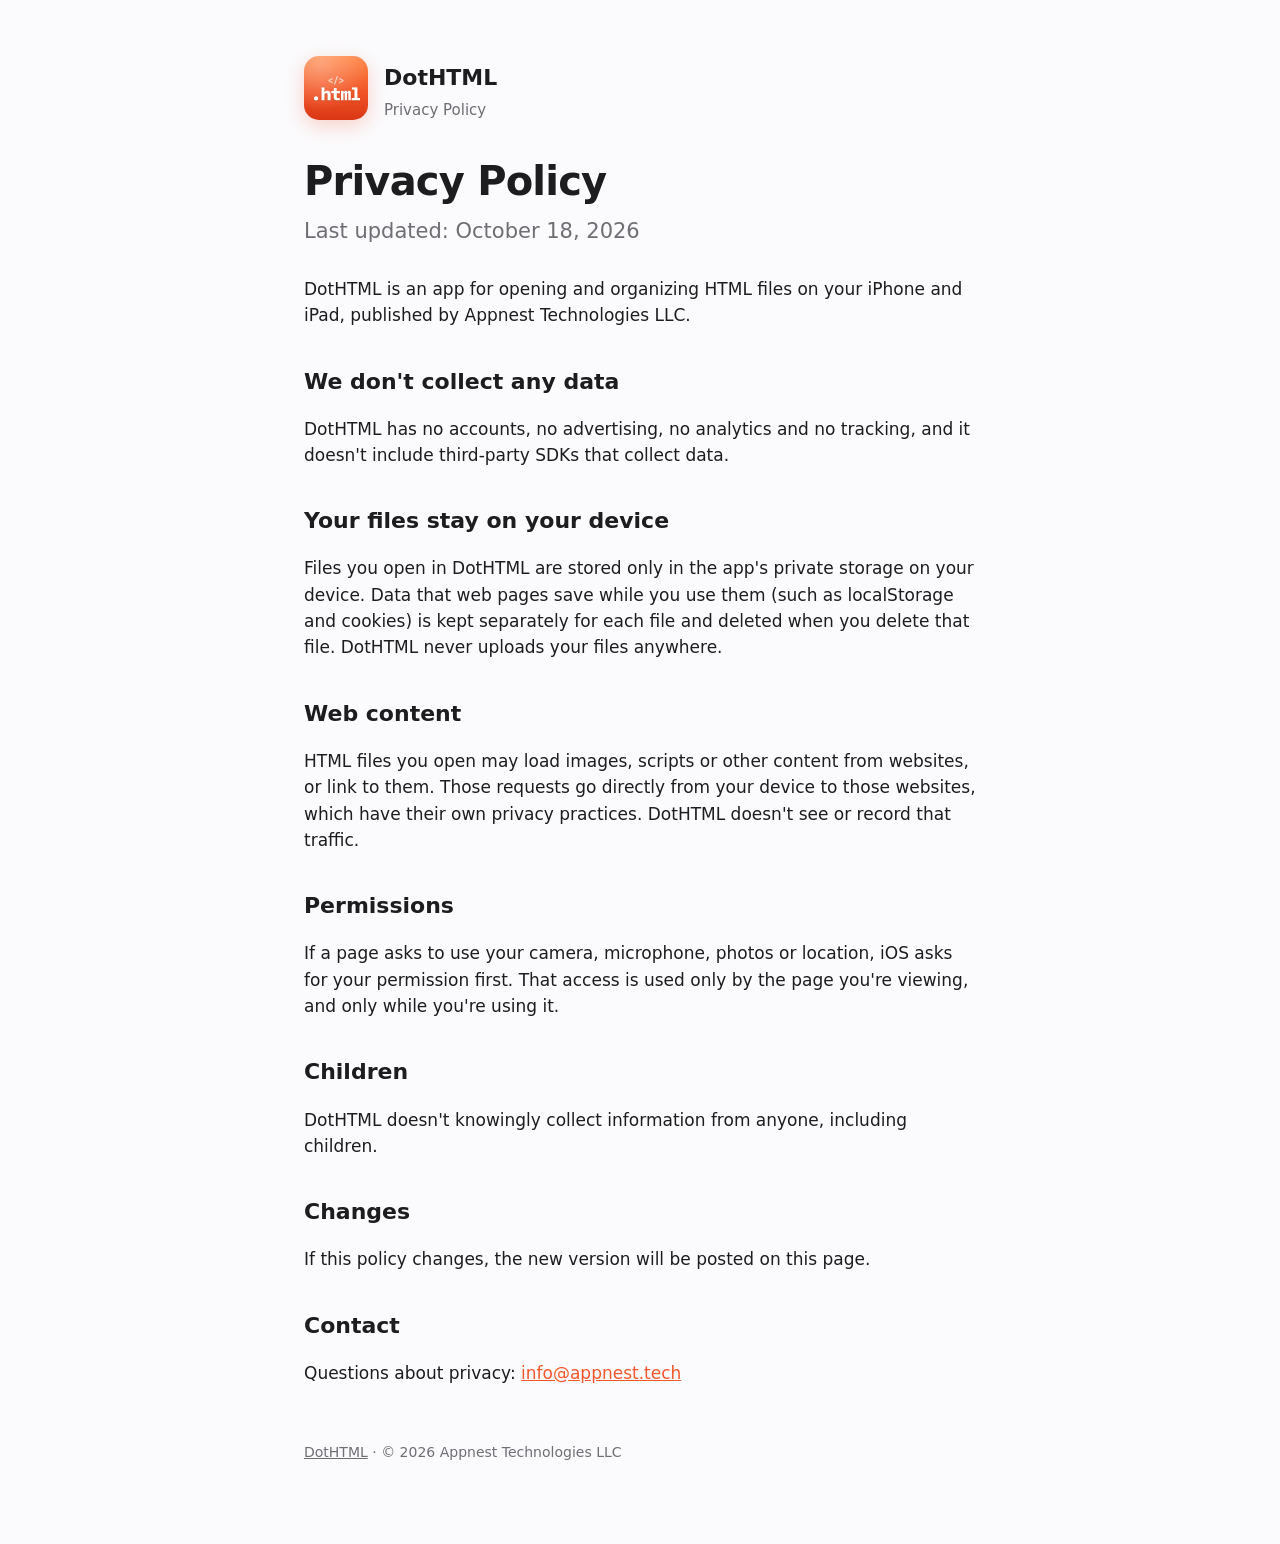
==== privacy/index.html @ ebc21157 "DotHTML website: landing, privacy policy, support Co-Authored-By: Claude Opus 5.5 <noreply@anthropic" ====
<!DOCTYPE html>
<html lang="en"><head><meta charset="utf-8"><meta name="viewport" content="width=device-width, initial-scale=1">
<title>Privacy Policy — DotHTML</title><link rel="stylesheet" href="../style.css"><link rel="icon" href="../icon.png"></head>
<body><main>
<header><a href="../"><img src="../icon.png" alt=""></a><div><b>DotHTML</b><span>Privacy Policy</span></div></header>
<h1>Privacy Policy</h1>
<p class="lead">Last updated: October 18, 2026</p>
<p>DotHTML is an app for opening and organizing HTML files on your iPhone and iPad, published by Appnest Technologies LLC.</p>
<h2>We don't collect any data</h2>
<p>DotHTML has no accounts, no advertising, no analytics and no tracking, and it doesn't include third-party SDKs that collect data.</p>
<h2>Your files stay on your device</h2>
<p>Files you open in DotHTML are stored only in the app's private storage on your device. Data that web pages save while you use them (such as localStorage and cookies) is kept separately for each file and deleted when you delete that file. DotHTML never uploads your files anywhere.</p>
<h2>Web content</h2>
<p>HTML files you open may load images, scripts or other content from websites, or link to them. Those requests go directly from your device to those websites, which have their own privacy practices. DotHTML doesn't see or record that traffic.</p>
<h2>Permissions</h2>
<p>If a page asks to use your camera, microphone, photos or location, iOS asks for your permission first. That access is used only by the page you're viewing, and only while you're using it.</p>
<h2>Children</h2>
<p>DotHTML doesn't knowingly collect information from anyone, including children.</p>
<h2>Changes</h2>
<p>If this policy changes, the new version will be posted on this page.</p>
<h2>Contact</h2>
<p>Questions about privacy: <a href="mailto:info@appnest.tech">info@appnest.tech</a></p>
<footer><a href="../">DotHTML</a> · © 2026 Appnest Technologies LLC</footer>
</main></body></html>
---- style.css ----
:root{--accent:#f2562b;--text:#1d1d1f;--muted:#6e6e73;--bg:#fbfbfd;--card:#fff}
@media (prefers-color-scheme:dark){:root{--accent:#ff6a3a;--text:#f5f5f7;--muted:#a1a1a6;--bg:#000;--card:#1c1c1e}}
*{box-sizing:border-box}body{margin:0;font:17px/1.55 -apple-system,BlinkMacSystemFont,"SF Pro Text",system-ui,sans-serif;color:var(--text);background:var(--bg)}
main{max-width:720px;margin:0 auto;padding:56px 24px 80px}a{color:var(--accent)}
header{display:flex;align-items:center;gap:16px;margin-bottom:32px}header img{width:64px;height:64px;border-radius:15px;box-shadow:0 6px 20px #f2562b40}
header a{text-decoration:none;color:inherit}header b{font-size:22px;display:block}header span{color:var(--muted);font-size:15px}
h1{font-size:40px;line-height:1.1;letter-spacing:-.02em;margin:0 0 12px}h2{font-size:22px;margin:36px 0 8px}p.lead{font-size:21px;color:var(--muted);margin:0 0 28px}
.card{background:var(--card);border-radius:18px;padding:20px 22px;margin:14px 0;box-shadow:0 1px 3px #0000000f}
.btn{display:inline-block;background:var(--accent);color:#fff;text-decoration:none;font-weight:600;padding:12px 22px;border-radius:999px;margin:6px 8px 6px 0}
footer{margin-top:56px;color:var(--muted);font-size:14px}footer a{color:var(--muted)}
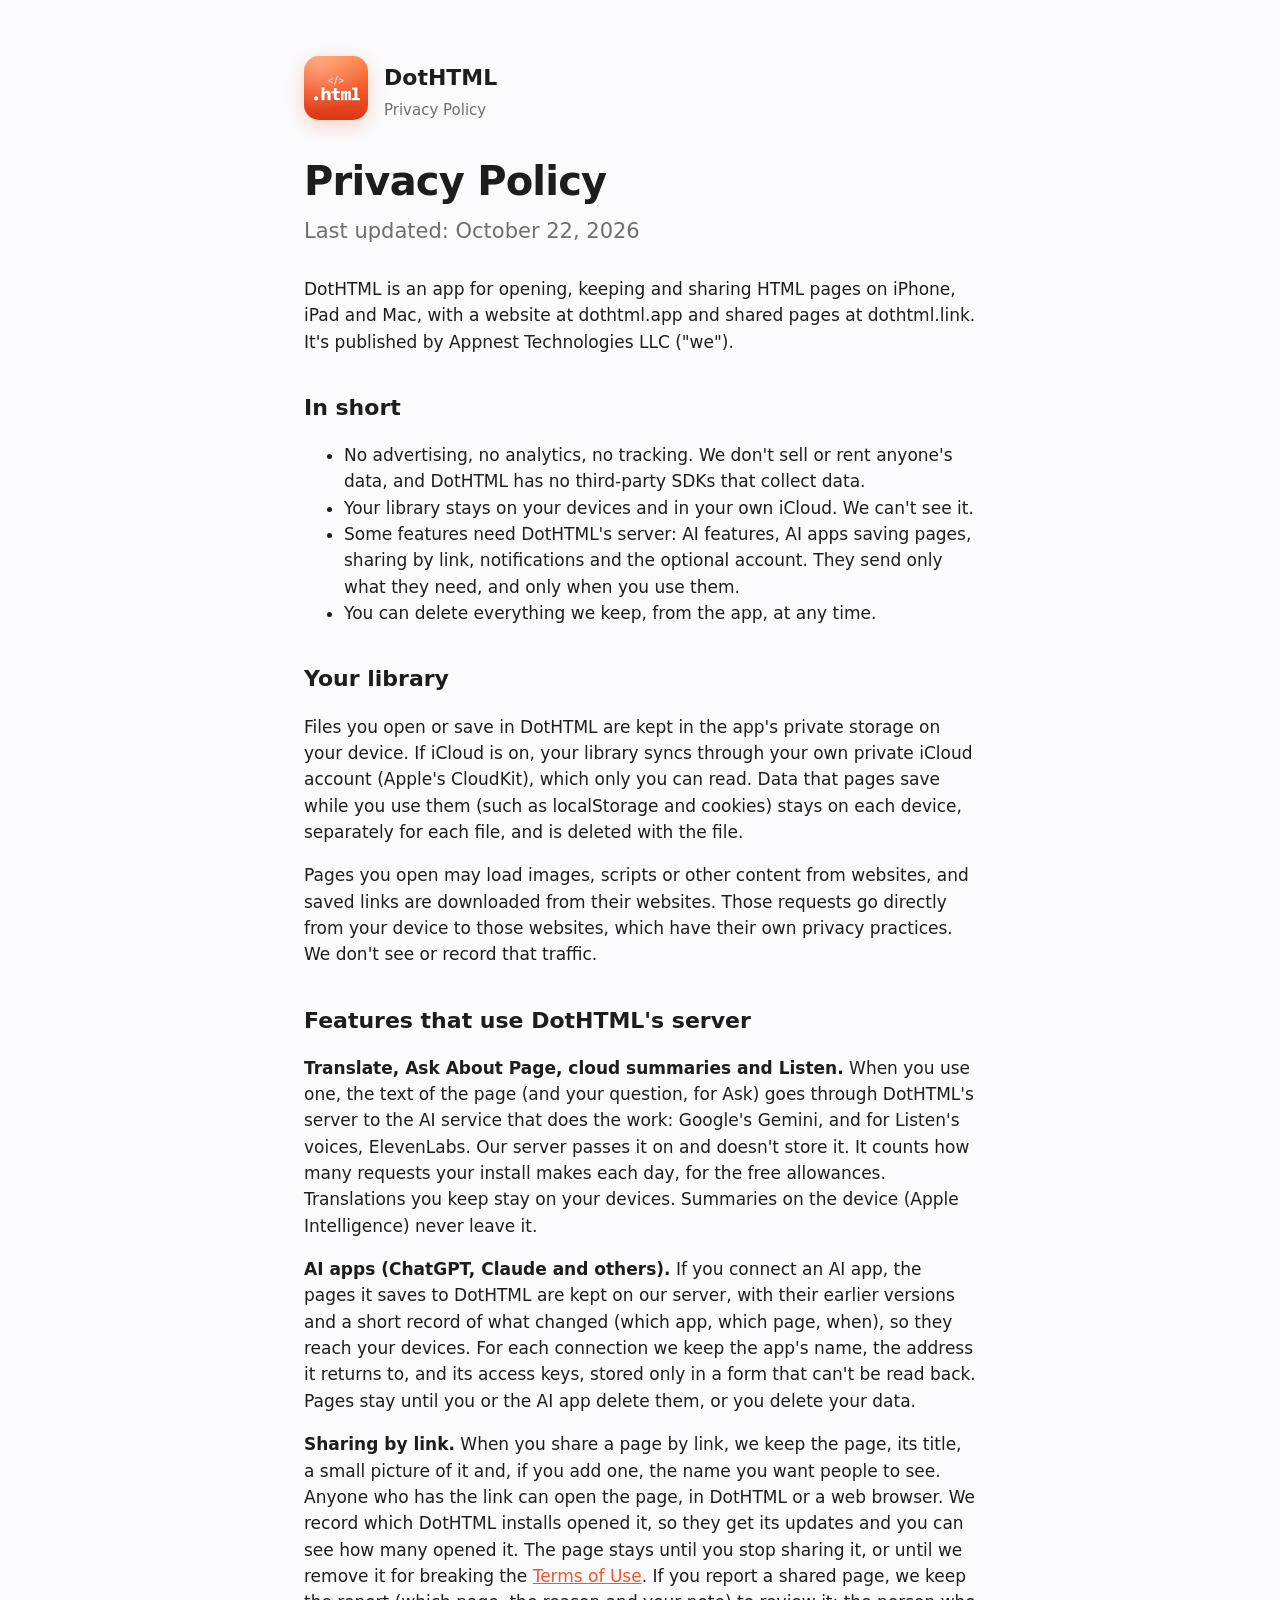
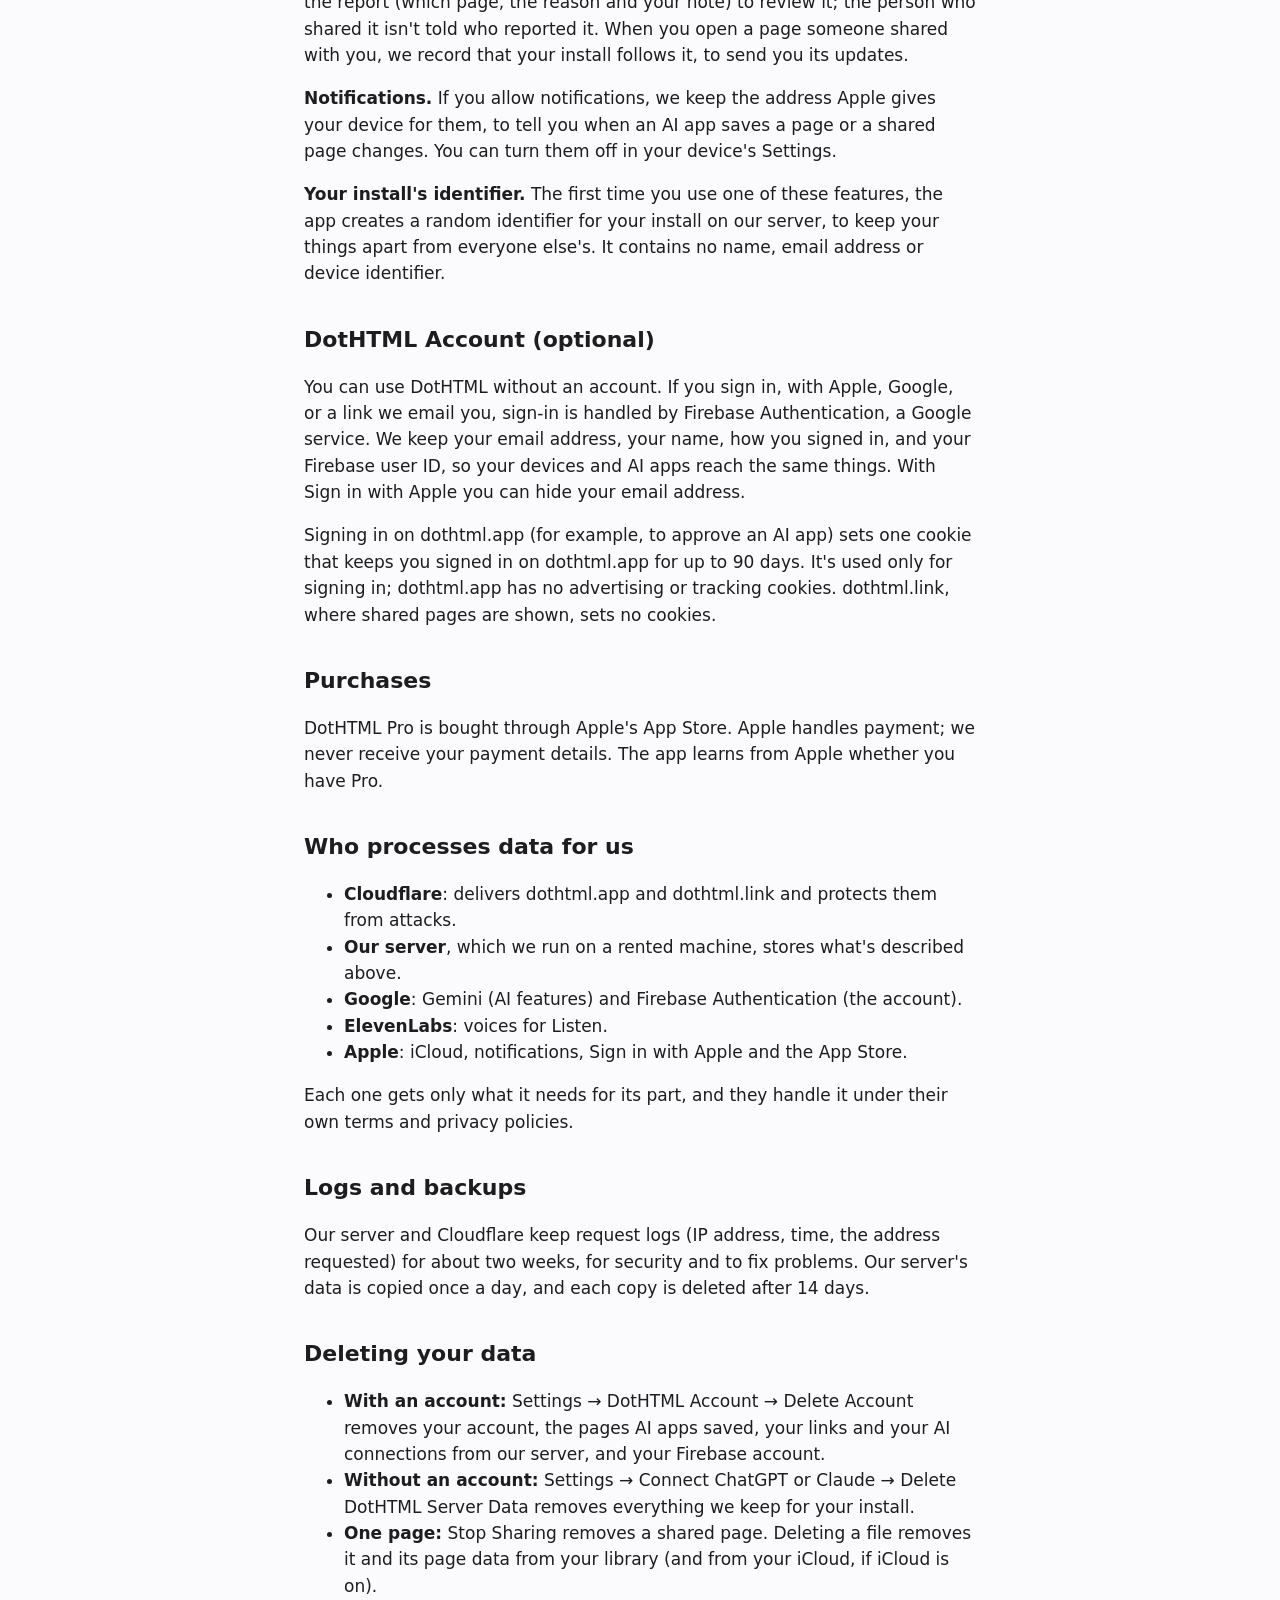
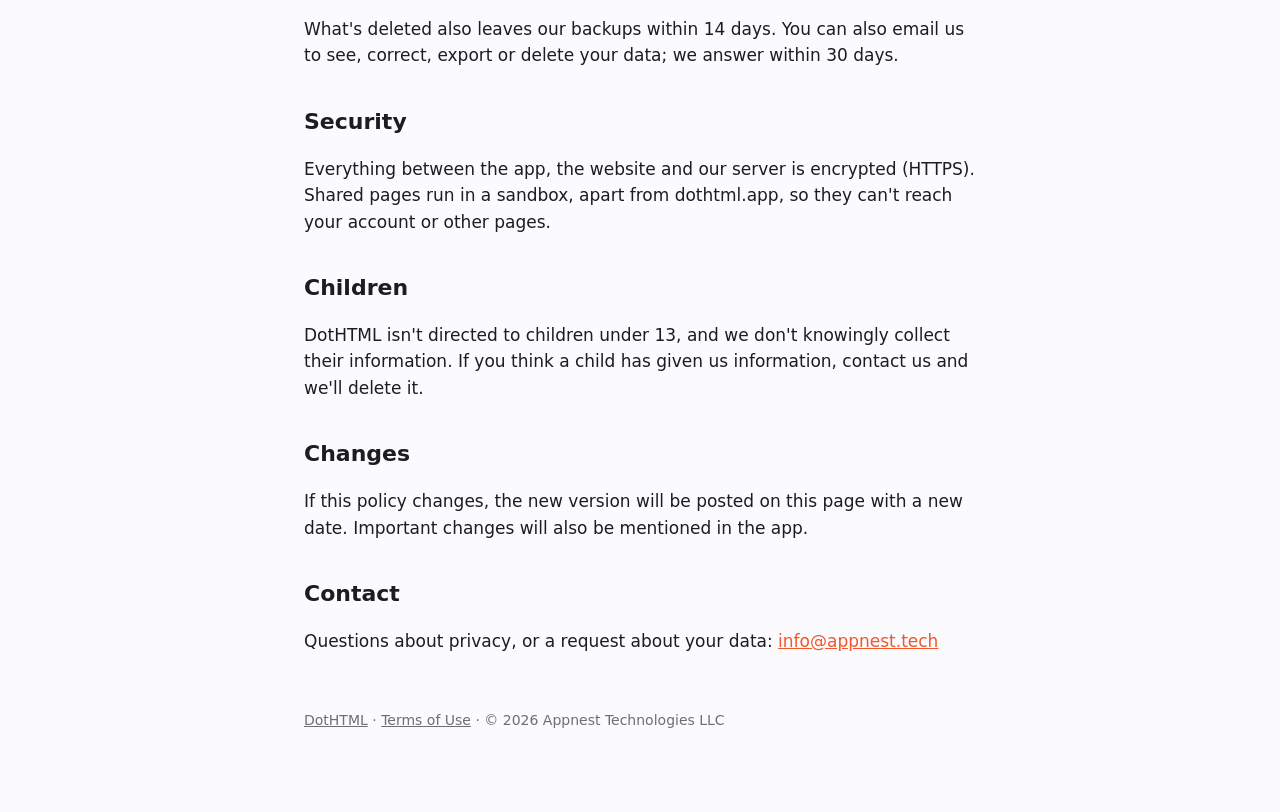
==== commit 1b2878d7: "Terms of Use; privacy policy for 1.1 (server features, account, processors, deletion); footers and s" ====
--- a/privacy/index.html
+++ b/privacy/index.html
@@ -4,21 +4,66 @@
 <body><main>
 <header><a href="../"><img src="../icon.png" alt=""></a><div><b>DotHTML</b><span>Privacy Policy</span></div></header>
 <h1>Privacy Policy</h1>
-<p class="lead">Last updated: October 18, 2026</p>
-<p>DotHTML is an app for opening and organizing HTML files on your iPhone and iPad, published by Appnest Technologies LLC.</p>
-<h2>We don't collect any data</h2>
-<p>DotHTML has no accounts, no advertising, no analytics and no tracking, and it doesn't include third-party SDKs that collect data.</p>
-<h2>Your files stay on your device</h2>
-<p>Files you open in DotHTML are stored only in the app's private storage on your device. Data that web pages save while you use them (such as localStorage and cookies) is kept separately for each file and deleted when you delete that file. DotHTML never uploads your files anywhere.</p>
-<h2>Web content</h2>
-<p>HTML files you open may load images, scripts or other content from websites, or link to them. Those requests go directly from your device to those websites, which have their own privacy practices. DotHTML doesn't see or record that traffic.</p>
-<h2>Permissions</h2>
-<p>If a page asks to use your camera, microphone, photos or location, iOS asks for your permission first. That access is used only by the page you're viewing, and only while you're using it.</p>
+<p class="lead">Last updated: October 22, 2026</p>
+<p>DotHTML is an app for opening, keeping and sharing HTML pages on iPhone, iPad and Mac, with a website at dothtml.app and shared pages at dothtml.link. It's published by Appnest Technologies LLC ("we").</p>
+
+<h2>In short</h2>
+<ul>
+<li>No advertising, no analytics, no tracking. We don't sell or rent anyone's data, and DotHTML has no third-party SDKs that collect data.</li>
+<li>Your library stays on your devices and in your own iCloud. We can't see it.</li>
+<li>Some features need DotHTML's server: AI features, AI apps saving pages, sharing by link, notifications and the optional account. They send only what they need, and only when you use them.</li>
+<li>You can delete everything we keep, from the app, at any time.</li>
+</ul>
+
+<h2>Your library</h2>
+<p>Files you open or save in DotHTML are kept in the app's private storage on your device. If iCloud is on, your library syncs through your own private iCloud account (Apple's CloudKit), which only you can read. Data that pages save while you use them (such as localStorage and cookies) stays on each device, separately for each file, and is deleted with the file.</p>
+<p>Pages you open may load images, scripts or other content from websites, and saved links are downloaded from their websites. Those requests go directly from your device to those websites, which have their own privacy practices. We don't see or record that traffic.</p>
+
+<h2>Features that use DotHTML's server</h2>
+<p><b>Translate, Ask About Page, cloud summaries and Listen.</b> When you use one, the text of the page (and your question, for Ask) goes through DotHTML's server to the AI service that does the work: Google's Gemini, and for Listen's voices, ElevenLabs. Our server passes it on and doesn't store it. It counts how many requests your install makes each day, for the free allowances. Translations you keep stay on your devices. Summaries on the device (Apple Intelligence) never leave it.</p>
+<p><b>AI apps (ChatGPT, Claude and others).</b> If you connect an AI app, the pages it saves to DotHTML are kept on our server, with their earlier versions and a short record of what changed (which app, which page, when), so they reach your devices. For each connection we keep the app's name, the address it returns to, and its access keys, stored only in a form that can't be read back. Pages stay until you or the AI app delete them, or you delete your data.</p>
+<p><b>Sharing by link.</b> When you share a page by link, we keep the page, its title, a small picture of it and, if you add one, the name you want people to see. Anyone who has the link can open the page, in DotHTML or a web browser. We record which DotHTML installs opened it, so they get its updates and you can see how many opened it. The page stays until you stop sharing it, or until we remove it for breaking the <a href="../terms/">Terms of Use</a>. If you report a shared page, we keep the report (which page, the reason and your note) to review it; the person who shared it isn't told who reported it. When you open a page someone shared with you, we record that your install follows it, to send you its updates.</p>
+<p><b>Notifications.</b> If you allow notifications, we keep the address Apple gives your device for them, to tell you when an AI app saves a page or a shared page changes. You can turn them off in your device's Settings.</p>
+<p><b>Your install's identifier.</b> The first time you use one of these features, the app creates a random identifier for your install on our server, to keep your things apart from everyone else's. It contains no name, email address or device identifier.</p>
+
+<h2>DotHTML Account (optional)</h2>
+<p>You can use DotHTML without an account. If you sign in, with Apple, Google, or a link we email you, sign-in is handled by Firebase Authentication, a Google service. We keep your email address, your name, how you signed in, and your Firebase user ID, so your devices and AI apps reach the same things. With Sign in with Apple you can hide your email address.</p>
+<p>Signing in on dothtml.app (for example, to approve an AI app) sets one cookie that keeps you signed in on dothtml.app for up to 90 days. It's used only for signing in; dothtml.app has no advertising or tracking cookies. dothtml.link, where shared pages are shown, sets no cookies.</p>
+
+<h2>Purchases</h2>
+<p>DotHTML Pro is bought through Apple's App Store. Apple handles payment; we never receive your payment details. The app learns from Apple whether you have Pro.</p>
+
+<h2>Who processes data for us</h2>
+<ul>
+<li><b>Cloudflare</b>: delivers dothtml.app and dothtml.link and protects them from attacks.</li>
+<li><b>Our server</b>, which we run on a rented machine, stores what's described above.</li>
+<li><b>Google</b>: Gemini (AI features) and Firebase Authentication (the account).</li>
+<li><b>ElevenLabs</b>: voices for Listen.</li>
+<li><b>Apple</b>: iCloud, notifications, Sign in with Apple and the App Store.</li>
+</ul>
+<p>Each one gets only what it needs for its part, and they handle it under their own terms and privacy policies.</p>
+
+<h2>Logs and backups</h2>
+<p>Our server and Cloudflare keep request logs (IP address, time, the address requested) for about two weeks, for security and to fix problems. Our server's data is copied once a day, and each copy is deleted after 14 days.</p>
+
+<h2>Deleting your data</h2>
+<ul>
+<li><b>With an account:</b> Settings → DotHTML Account → Delete Account removes your account, the pages AI apps saved, your links and your AI connections from our server, and your Firebase account.</li>
+<li><b>Without an account:</b> Settings → Connect ChatGPT or Claude → Delete DotHTML Server Data removes everything we keep for your install.</li>
+<li><b>One page:</b> Stop Sharing removes a shared page. Deleting a file removes it and its page data from your library (and from your iCloud, if iCloud is on).</li>
+</ul>
+<p>What's deleted also leaves our backups within 14 days. You can also email us to see, correct, export or delete your data; we answer within 30 days.</p>
+
+<h2>Security</h2>
+<p>Everything between the app, the website and our server is encrypted (HTTPS). Shared pages run in a sandbox, apart from dothtml.app, so they can't reach your account or other pages.</p>
+
 <h2>Children</h2>
-<p>DotHTML doesn't knowingly collect information from anyone, including children.</p>
+<p>DotHTML isn't directed to children under 13, and we don't knowingly collect their information. If you think a child has given us information, contact us and we'll delete it.</p>
+
 <h2>Changes</h2>
-<p>If this policy changes, the new version will be posted on this page.</p>
+<p>If this policy changes, the new version will be posted on this page with a new date. Important changes will also be mentioned in the app.</p>
+
 <h2>Contact</h2>
-<p>Questions about privacy: <a href="mailto:info@appnest.tech">info@appnest.tech</a></p>
-<footer><a href="../">DotHTML</a> · © 2026 Appnest Technologies LLC</footer>
+<p>Questions about privacy, or a request about your data: <a href="mailto:info@appnest.tech">info@appnest.tech</a></p>
+<footer><a href="../">DotHTML</a> · <a href="../terms/">Terms of Use</a> · © 2026 Appnest Technologies LLC</footer>
 </main></body></html>
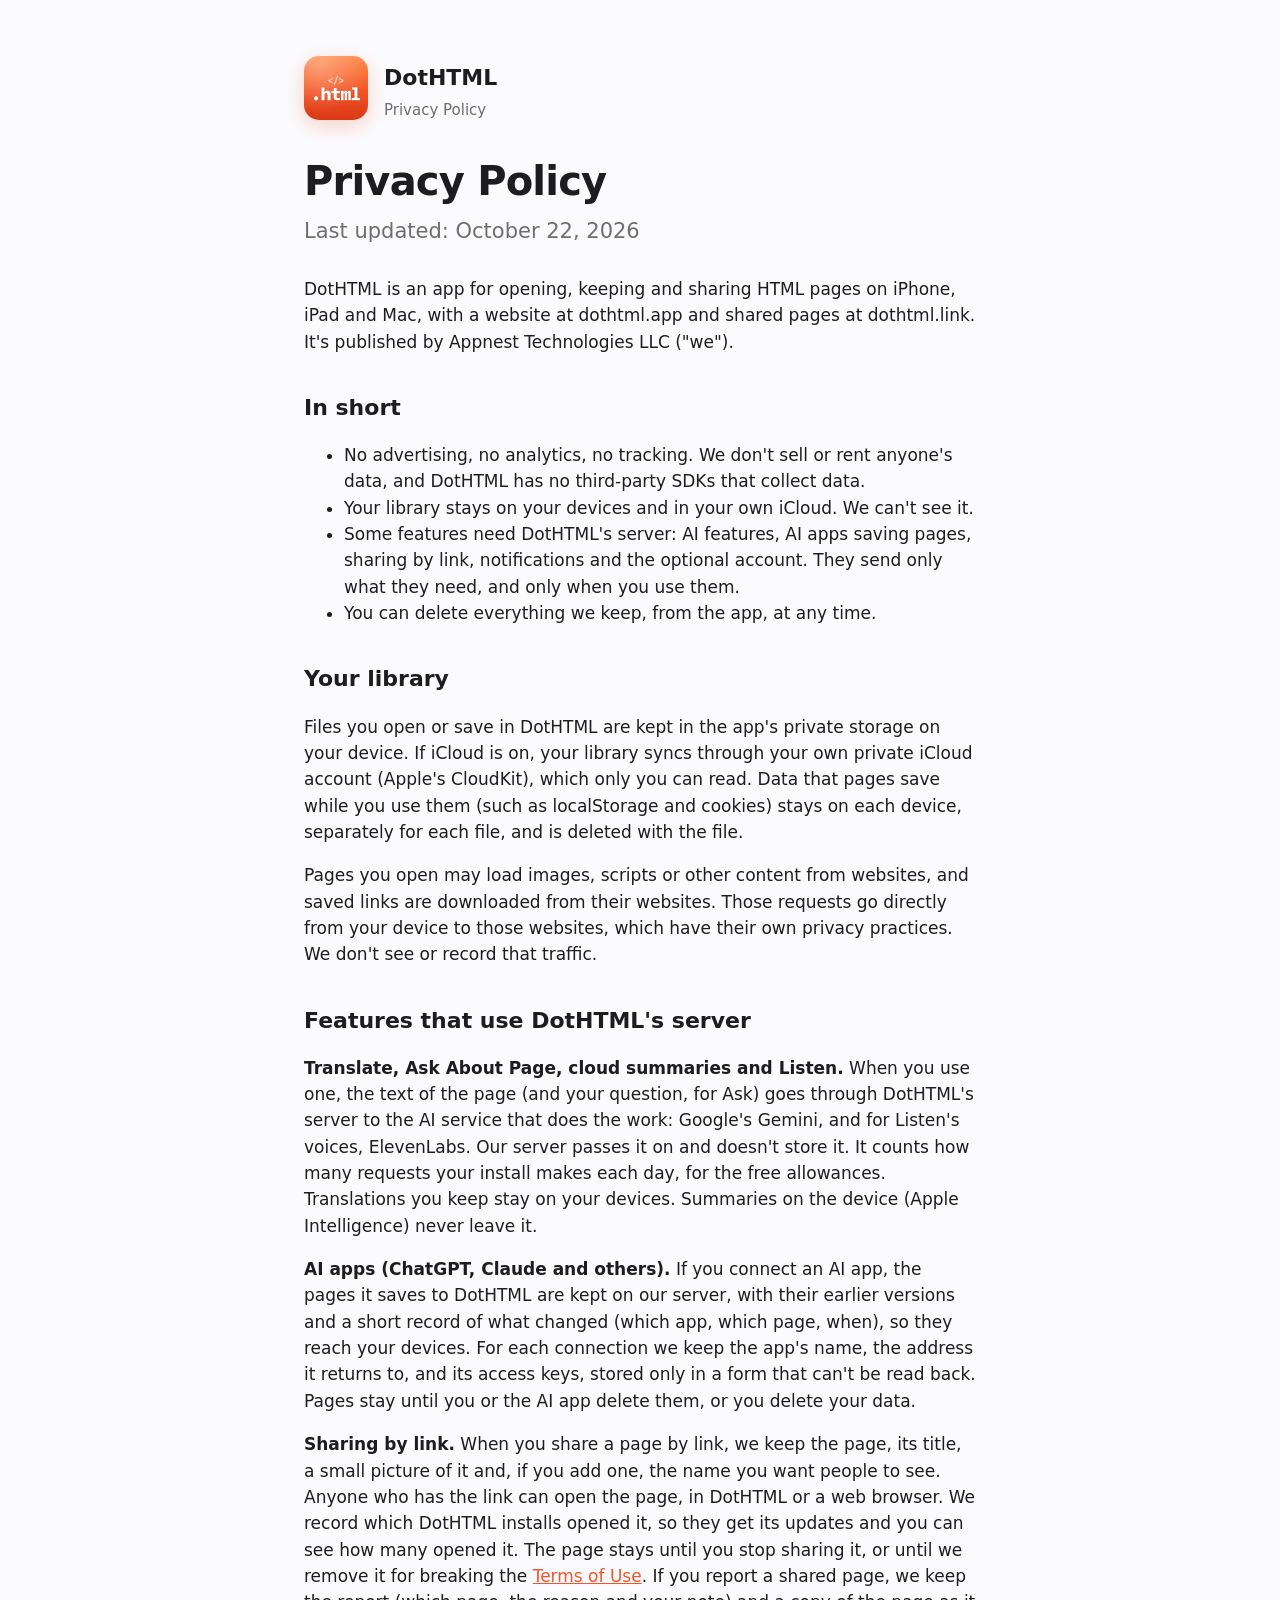
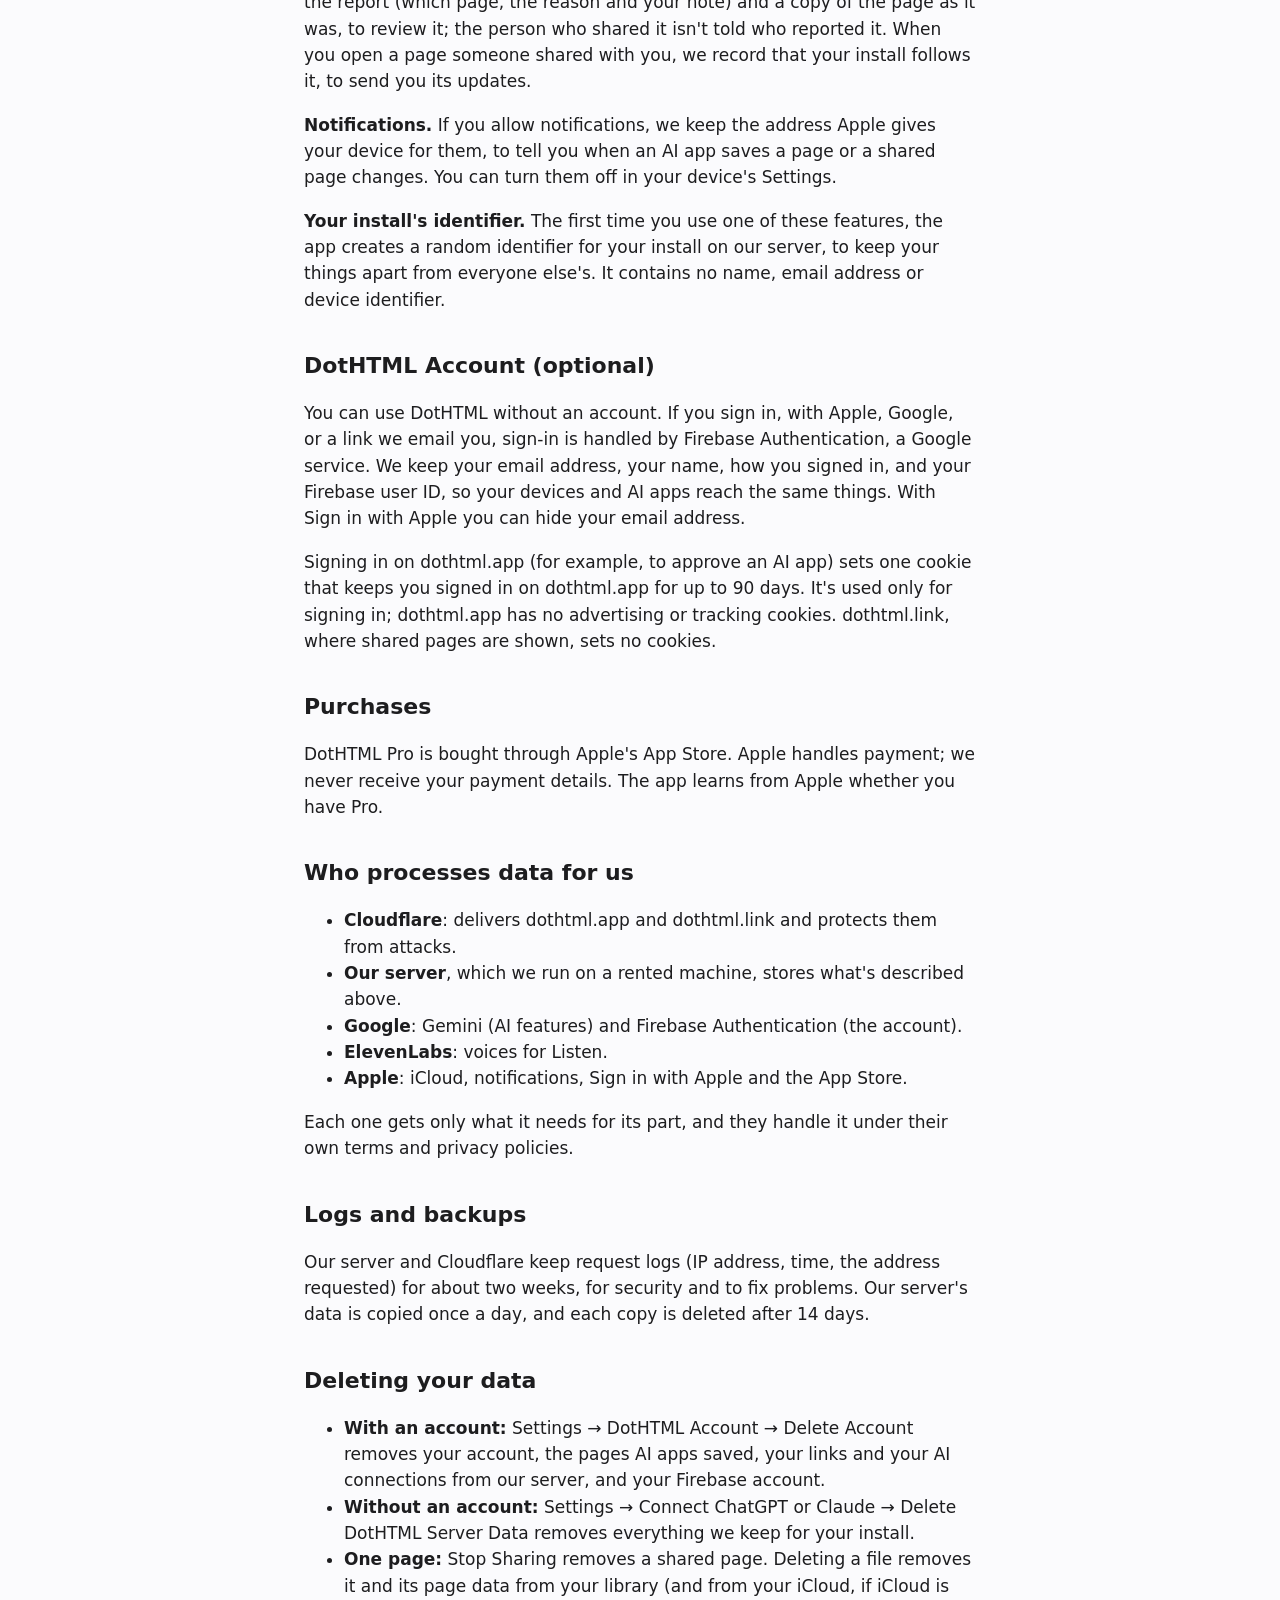
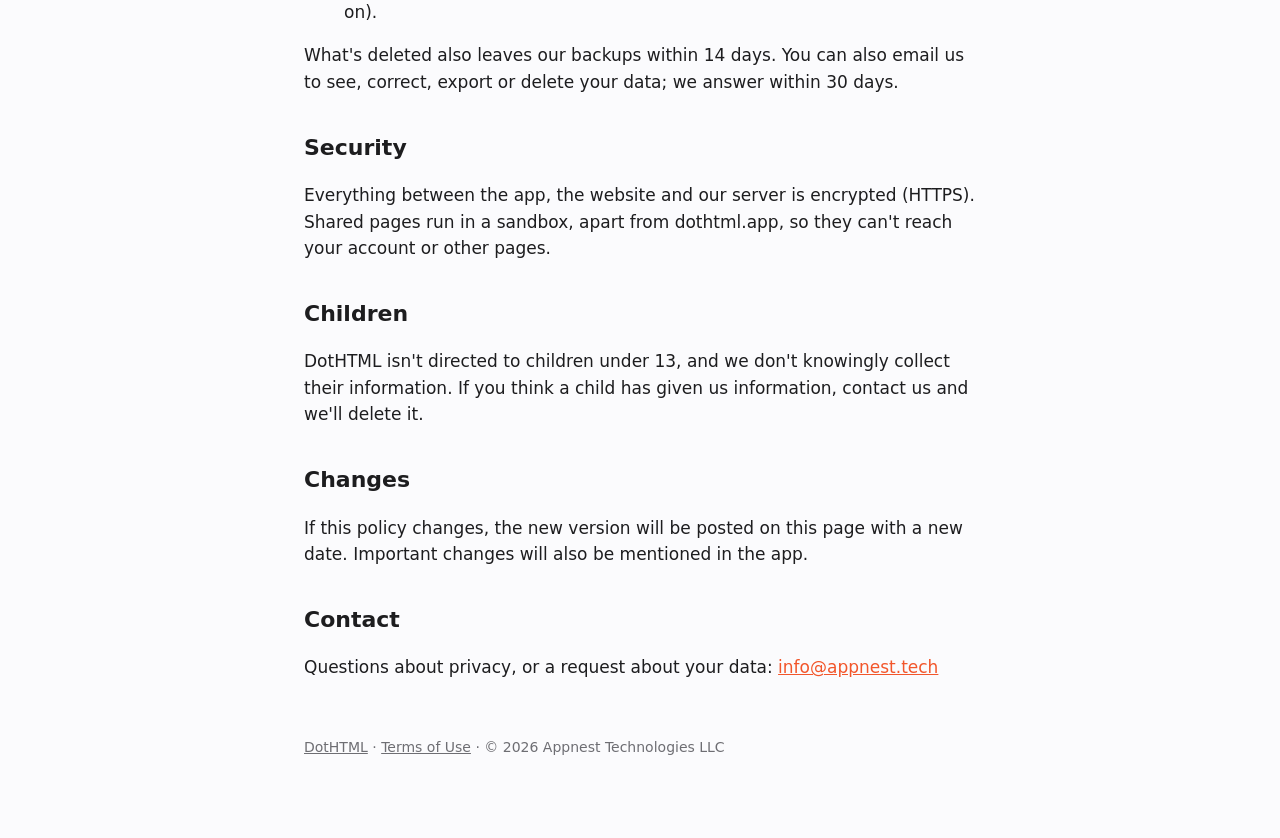
==== commit 9f7156f3: "Privacy policy: reports keep a copy of the page Co-Authored-By: Claude Opus 5.5 <noreply@anthropic.c" ====
--- a/privacy/index.html
+++ b/privacy/index.html
@@ -22,7 +22,7 @@
 <h2>Features that use DotHTML's server</h2>
 <p><b>Translate, Ask About Page, cloud summaries and Listen.</b> When you use one, the text of the page (and your question, for Ask) goes through DotHTML's server to the AI service that does the work: Google's Gemini, and for Listen's voices, ElevenLabs. Our server passes it on and doesn't store it. It counts how many requests your install makes each day, for the free allowances. Translations you keep stay on your devices. Summaries on the device (Apple Intelligence) never leave it.</p>
 <p><b>AI apps (ChatGPT, Claude and others).</b> If you connect an AI app, the pages it saves to DotHTML are kept on our server, with their earlier versions and a short record of what changed (which app, which page, when), so they reach your devices. For each connection we keep the app's name, the address it returns to, and its access keys, stored only in a form that can't be read back. Pages stay until you or the AI app delete them, or you delete your data.</p>
-<p><b>Sharing by link.</b> When you share a page by link, we keep the page, its title, a small picture of it and, if you add one, the name you want people to see. Anyone who has the link can open the page, in DotHTML or a web browser. We record which DotHTML installs opened it, so they get its updates and you can see how many opened it. The page stays until you stop sharing it, or until we remove it for breaking the <a href="../terms/">Terms of Use</a>. If you report a shared page, we keep the report (which page, the reason and your note) to review it; the person who shared it isn't told who reported it. When you open a page someone shared with you, we record that your install follows it, to send you its updates.</p>
+<p><b>Sharing by link.</b> When you share a page by link, we keep the page, its title, a small picture of it and, if you add one, the name you want people to see. Anyone who has the link can open the page, in DotHTML or a web browser. We record which DotHTML installs opened it, so they get its updates and you can see how many opened it. The page stays until you stop sharing it, or until we remove it for breaking the <a href="../terms/">Terms of Use</a>. If you report a shared page, we keep the report (which page, the reason and your note) and a copy of the page as it was, to review it; the person who shared it isn't told who reported it. When you open a page someone shared with you, we record that your install follows it, to send you its updates.</p>
 <p><b>Notifications.</b> If you allow notifications, we keep the address Apple gives your device for them, to tell you when an AI app saves a page or a shared page changes. You can turn them off in your device's Settings.</p>
 <p><b>Your install's identifier.</b> The first time you use one of these features, the app creates a random identifier for your install on our server, to keep your things apart from everyone else's. It contains no name, email address or device identifier.</p>
 
@@ -46,7 +46,7 @@
 <h2>Logs and backups</h2>
 <p>Our server and Cloudflare keep request logs (IP address, time, the address requested) for about two weeks, for security and to fix problems. Our server's data is copied once a day, and each copy is deleted after 14 days.</p>
 
-<h2>Deleting your data</h2>
+<h2 id="deleting-your-data">Deleting your data</h2>
 <ul>
 <li><b>With an account:</b> Settings → DotHTML Account → Delete Account removes your account, the pages AI apps saved, your links and your AI connections from our server, and your Firebase account.</li>
 <li><b>Without an account:</b> Settings → Connect ChatGPT or Claude → Delete DotHTML Server Data removes everything we keep for your install.</li>
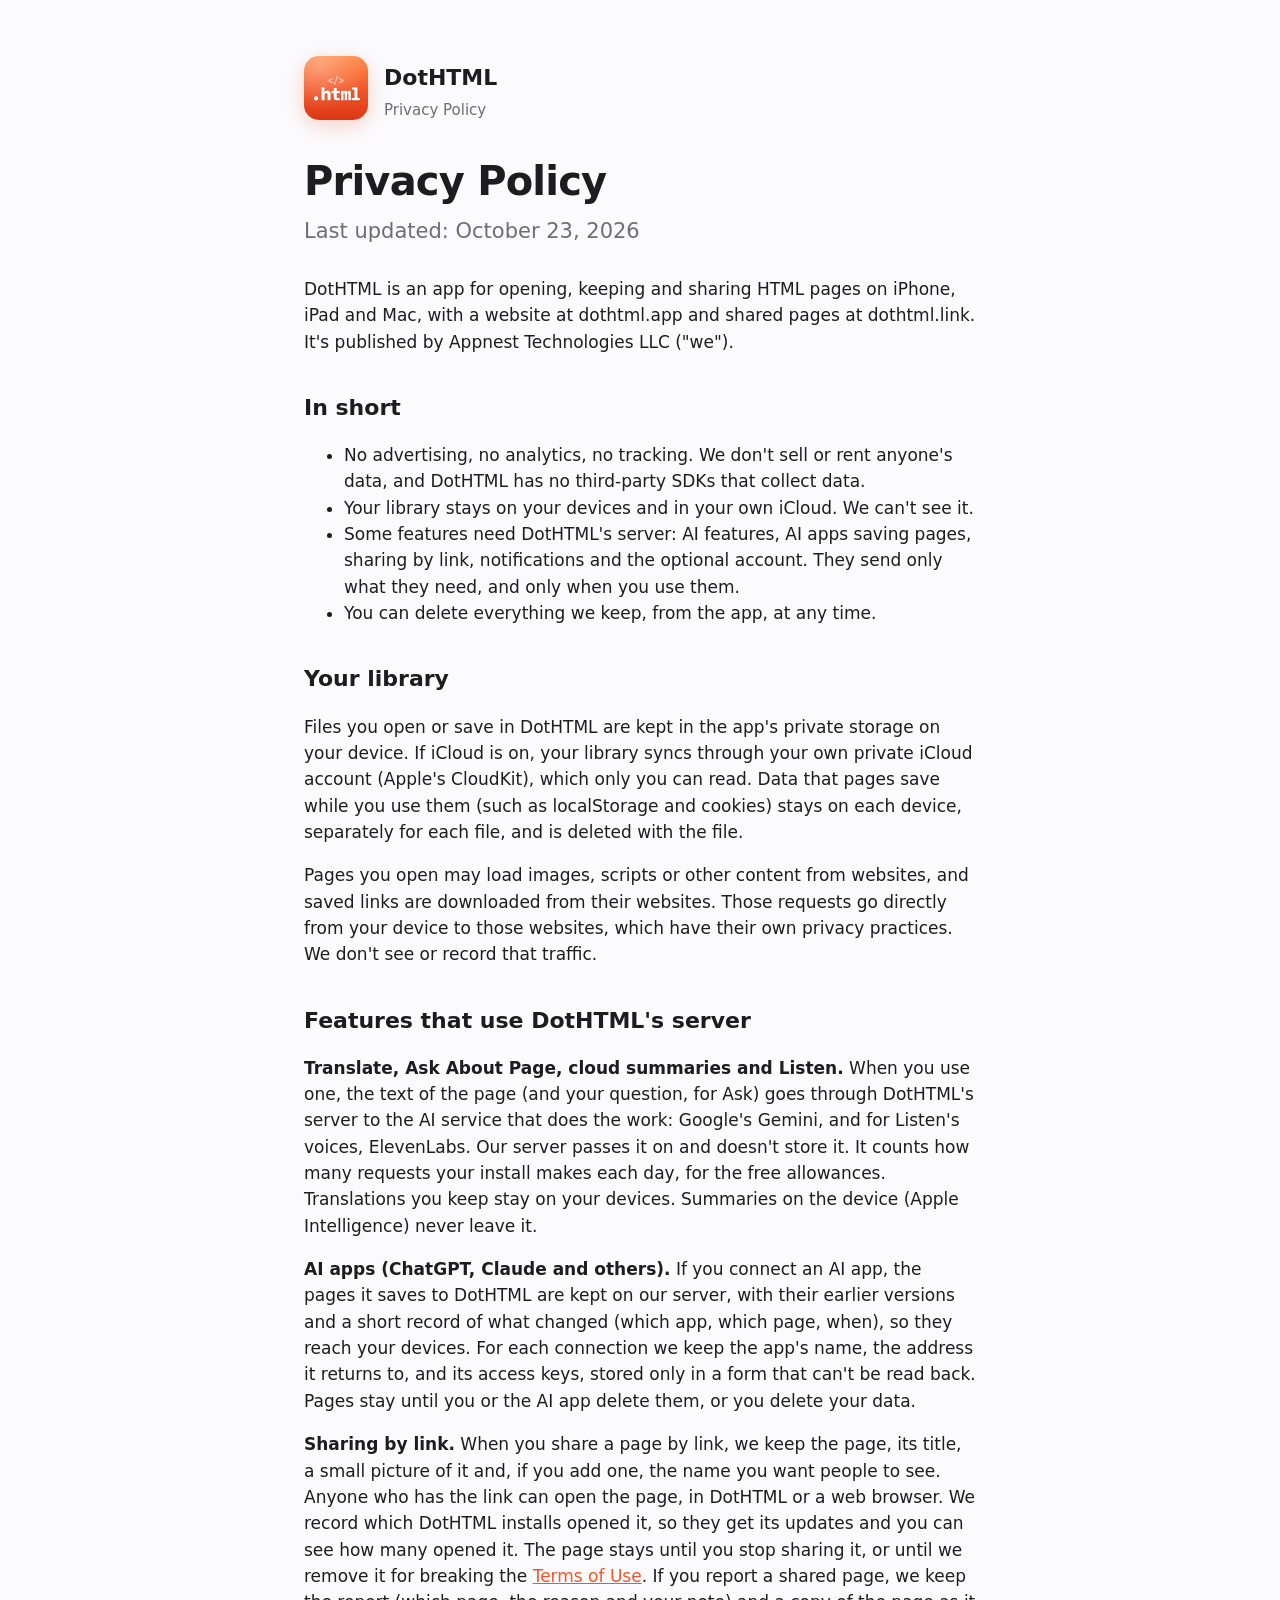
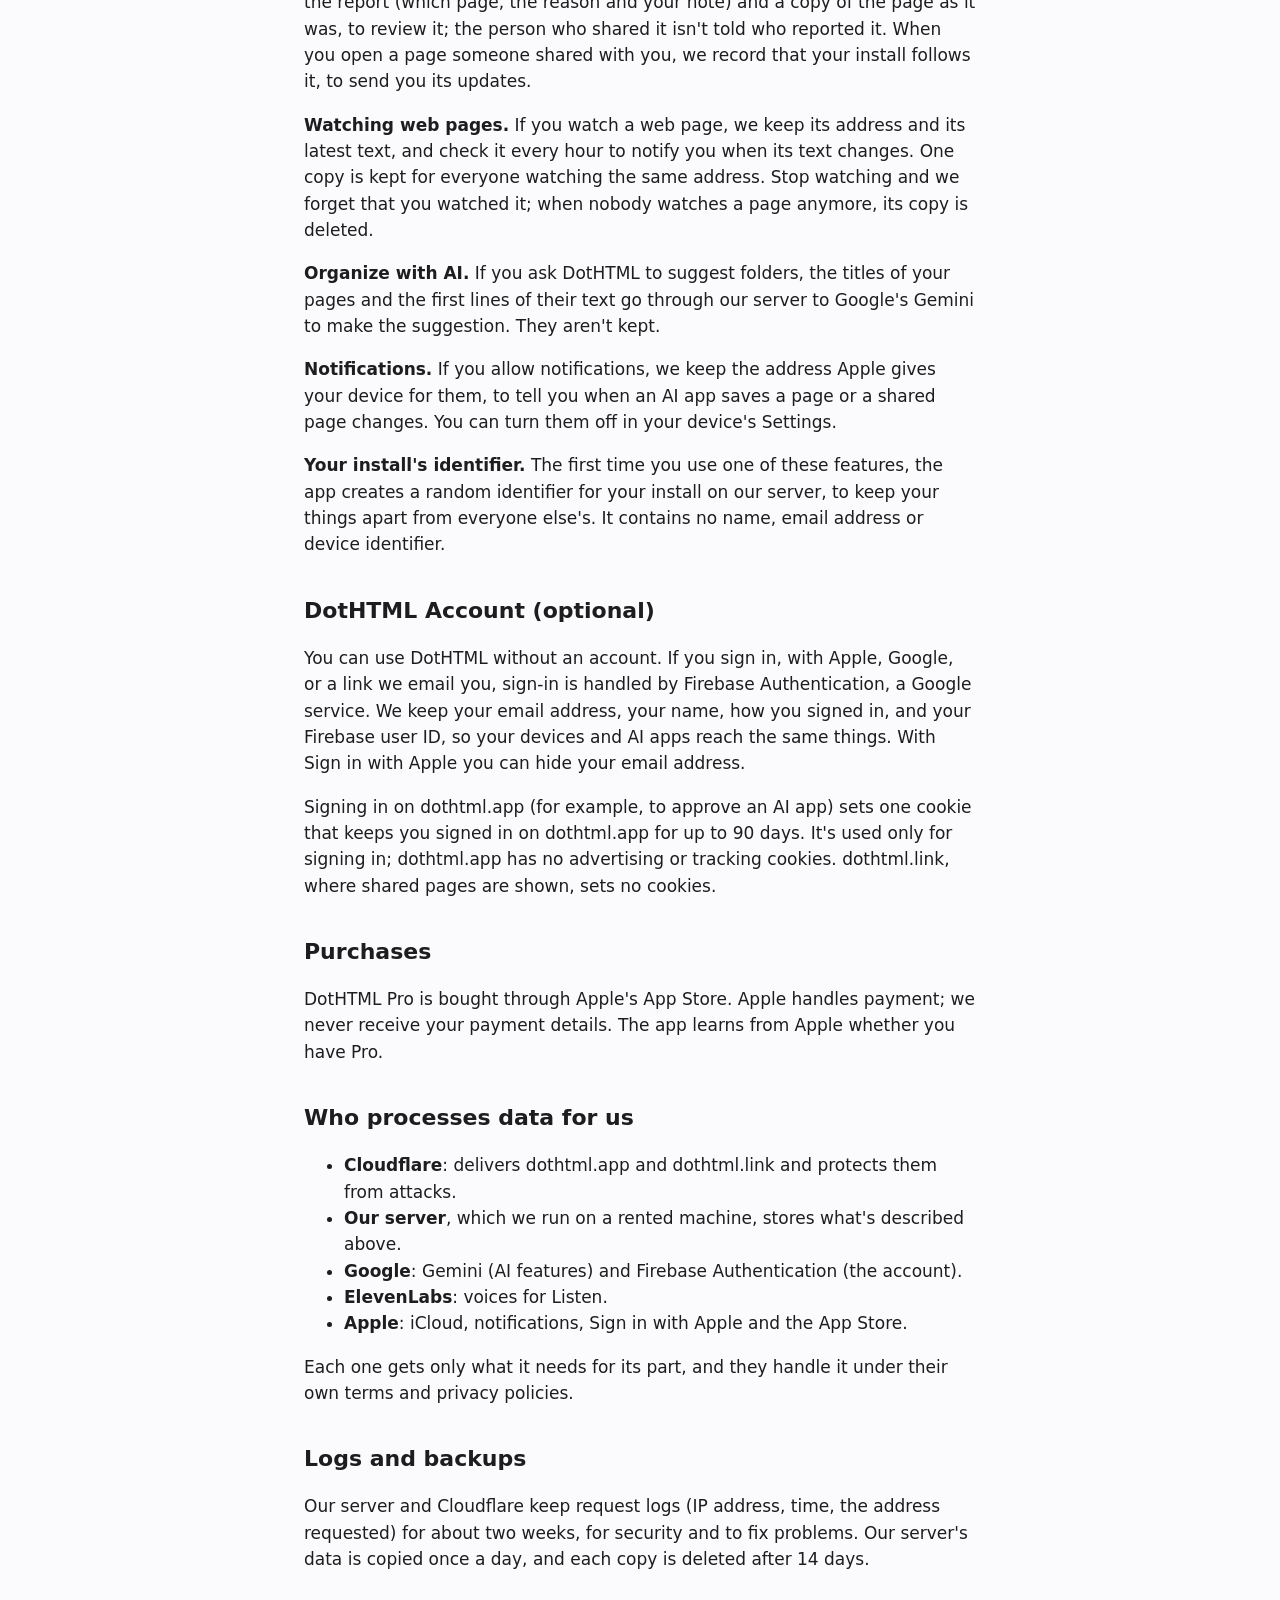
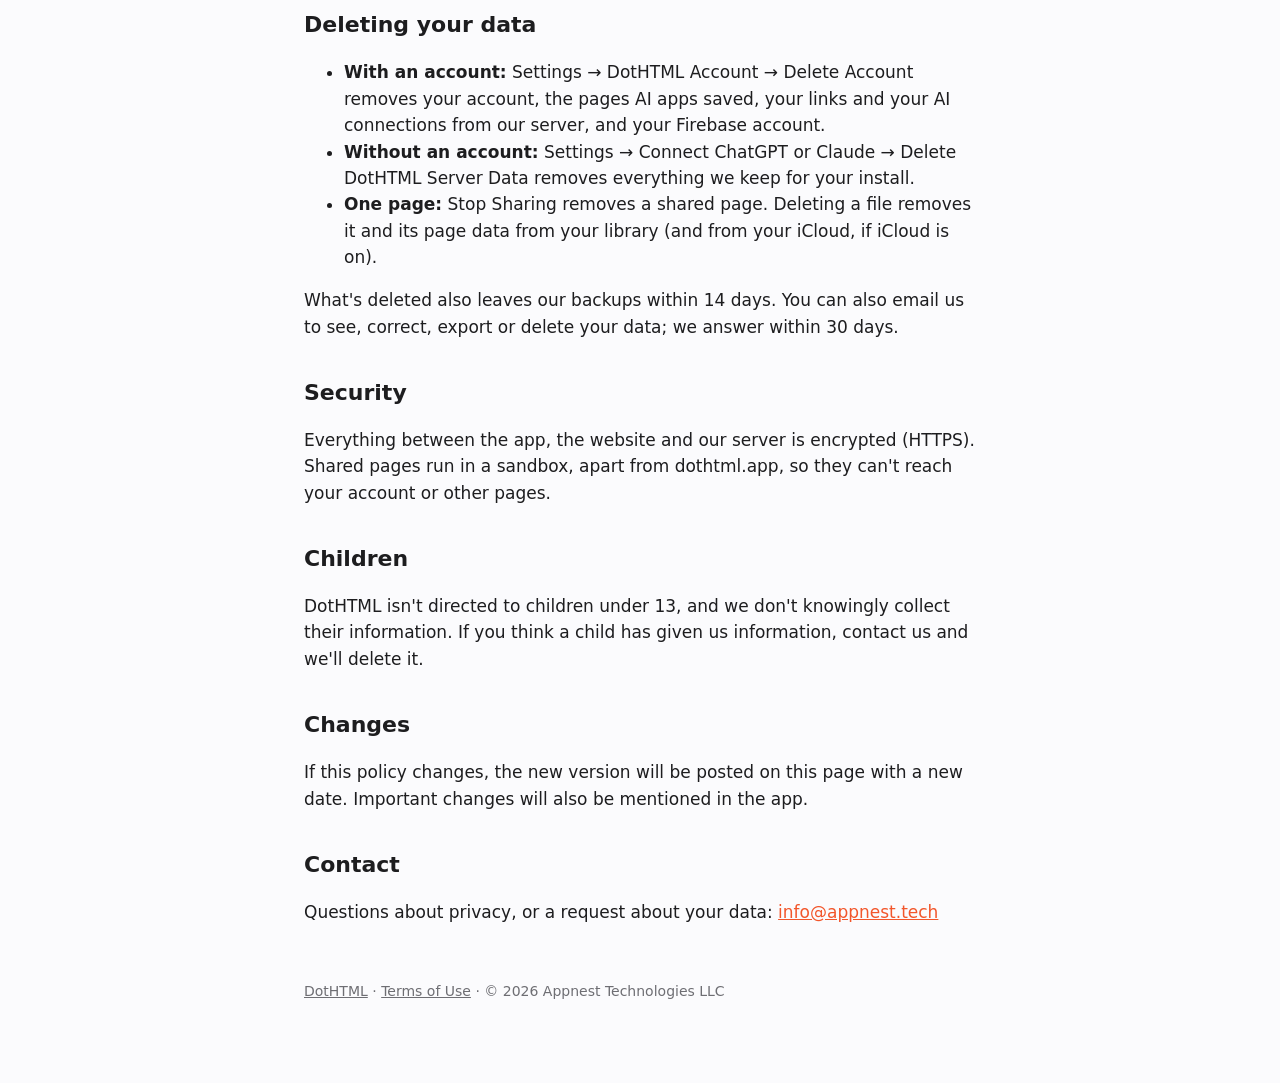
==== commit 320c5dd4: "Privacy policy: watching web pages, Organize with AI Co-Authored-By: Claude Opus 5.5 <noreply@anthro" ====
--- a/privacy/index.html
+++ b/privacy/index.html
@@ -4,7 +4,7 @@
 <body><main>
 <header><a href="../"><img src="../icon.png" alt=""></a><div><b>DotHTML</b><span>Privacy Policy</span></div></header>
 <h1>Privacy Policy</h1>
-<p class="lead">Last updated: October 22, 2026</p>
+<p class="lead">Last updated: October 23, 2026</p>
 <p>DotHTML is an app for opening, keeping and sharing HTML pages on iPhone, iPad and Mac, with a website at dothtml.app and shared pages at dothtml.link. It's published by Appnest Technologies LLC ("we").</p>
 
 <h2>In short</h2>
@@ -23,6 +23,8 @@
 <p><b>Translate, Ask About Page, cloud summaries and Listen.</b> When you use one, the text of the page (and your question, for Ask) goes through DotHTML's server to the AI service that does the work: Google's Gemini, and for Listen's voices, ElevenLabs. Our server passes it on and doesn't store it. It counts how many requests your install makes each day, for the free allowances. Translations you keep stay on your devices. Summaries on the device (Apple Intelligence) never leave it.</p>
 <p><b>AI apps (ChatGPT, Claude and others).</b> If you connect an AI app, the pages it saves to DotHTML are kept on our server, with their earlier versions and a short record of what changed (which app, which page, when), so they reach your devices. For each connection we keep the app's name, the address it returns to, and its access keys, stored only in a form that can't be read back. Pages stay until you or the AI app delete them, or you delete your data.</p>
 <p><b>Sharing by link.</b> When you share a page by link, we keep the page, its title, a small picture of it and, if you add one, the name you want people to see. Anyone who has the link can open the page, in DotHTML or a web browser. We record which DotHTML installs opened it, so they get its updates and you can see how many opened it. The page stays until you stop sharing it, or until we remove it for breaking the <a href="../terms/">Terms of Use</a>. If you report a shared page, we keep the report (which page, the reason and your note) and a copy of the page as it was, to review it; the person who shared it isn't told who reported it. When you open a page someone shared with you, we record that your install follows it, to send you its updates.</p>
+<p><b>Watching web pages.</b> If you watch a web page, we keep its address and its latest text, and check it every hour to notify you when its text changes. One copy is kept for everyone watching the same address. Stop watching and we forget that you watched it; when nobody watches a page anymore, its copy is deleted.</p>
+<p><b>Organize with AI.</b> If you ask DotHTML to suggest folders, the titles of your pages and the first lines of their text go through our server to Google's Gemini to make the suggestion. They aren't kept.</p>
 <p><b>Notifications.</b> If you allow notifications, we keep the address Apple gives your device for them, to tell you when an AI app saves a page or a shared page changes. You can turn them off in your device's Settings.</p>
 <p><b>Your install's identifier.</b> The first time you use one of these features, the app creates a random identifier for your install on our server, to keep your things apart from everyone else's. It contains no name, email address or device identifier.</p>
 
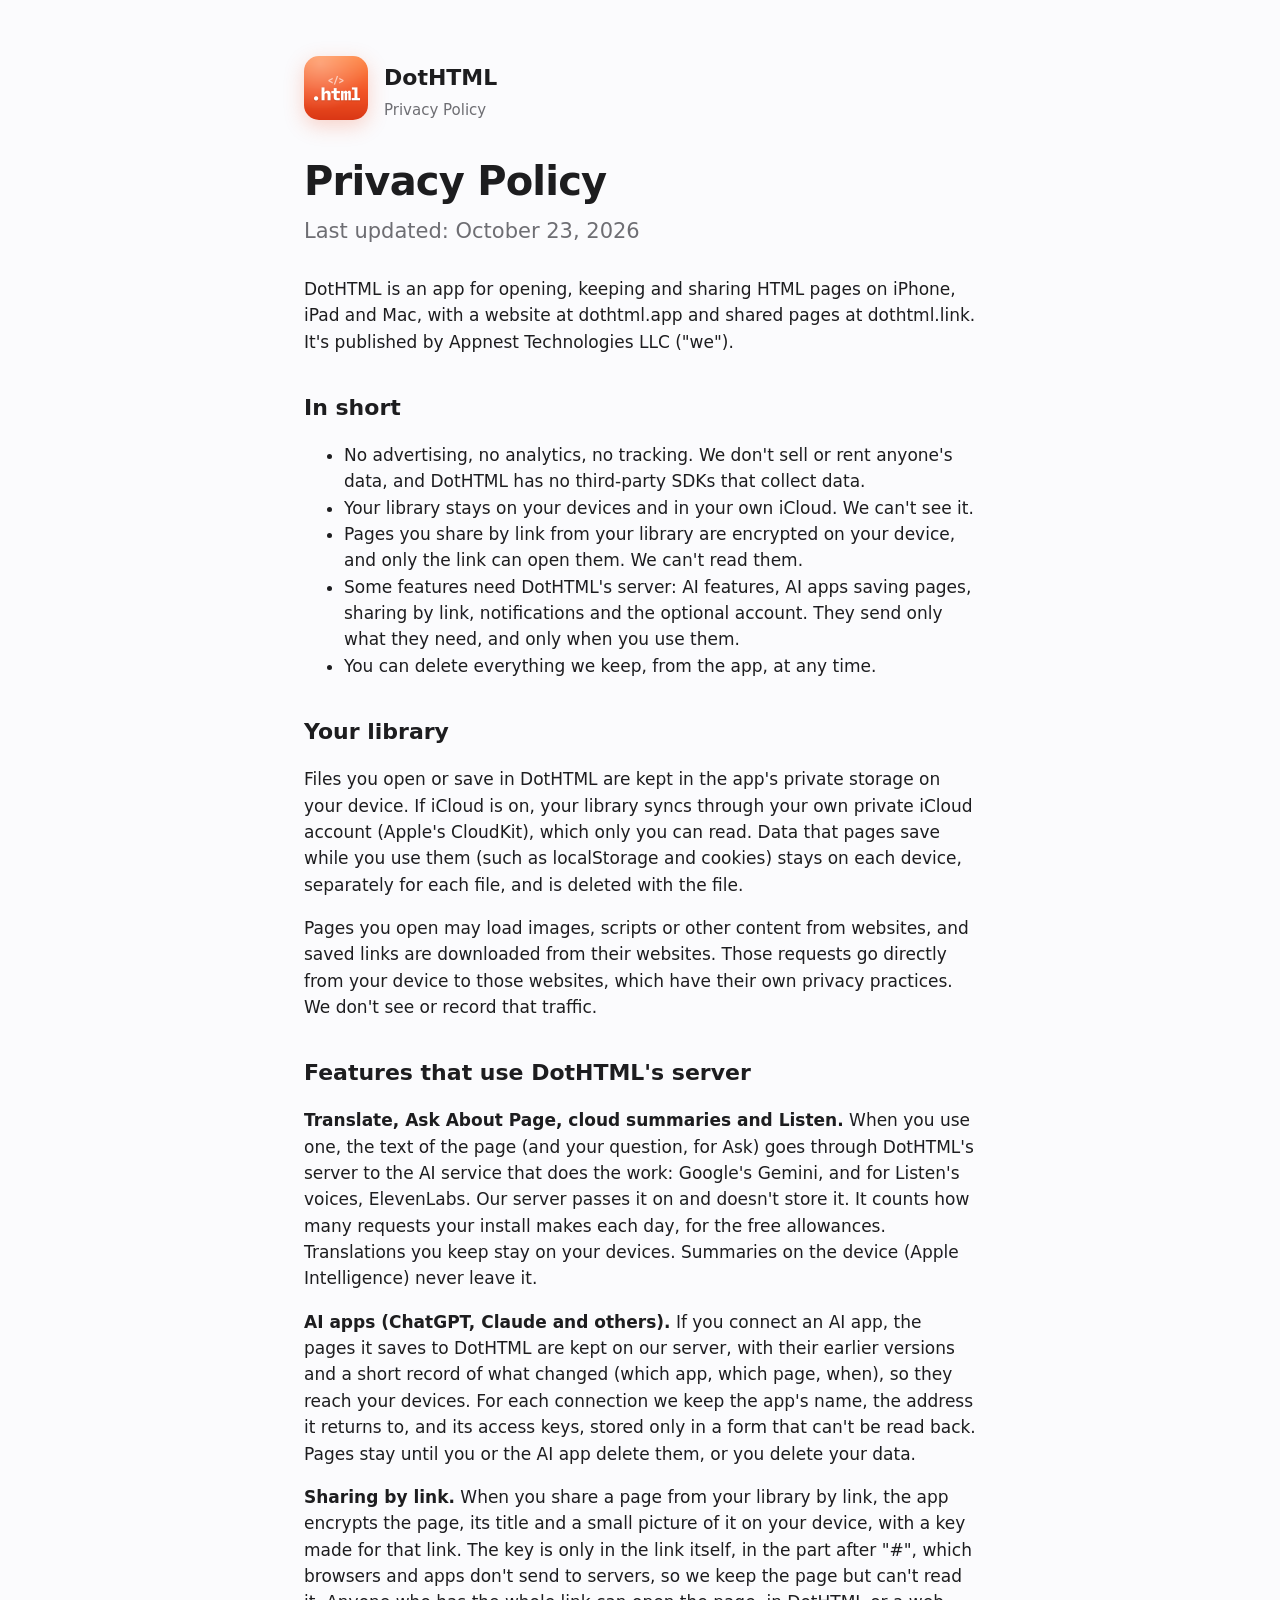
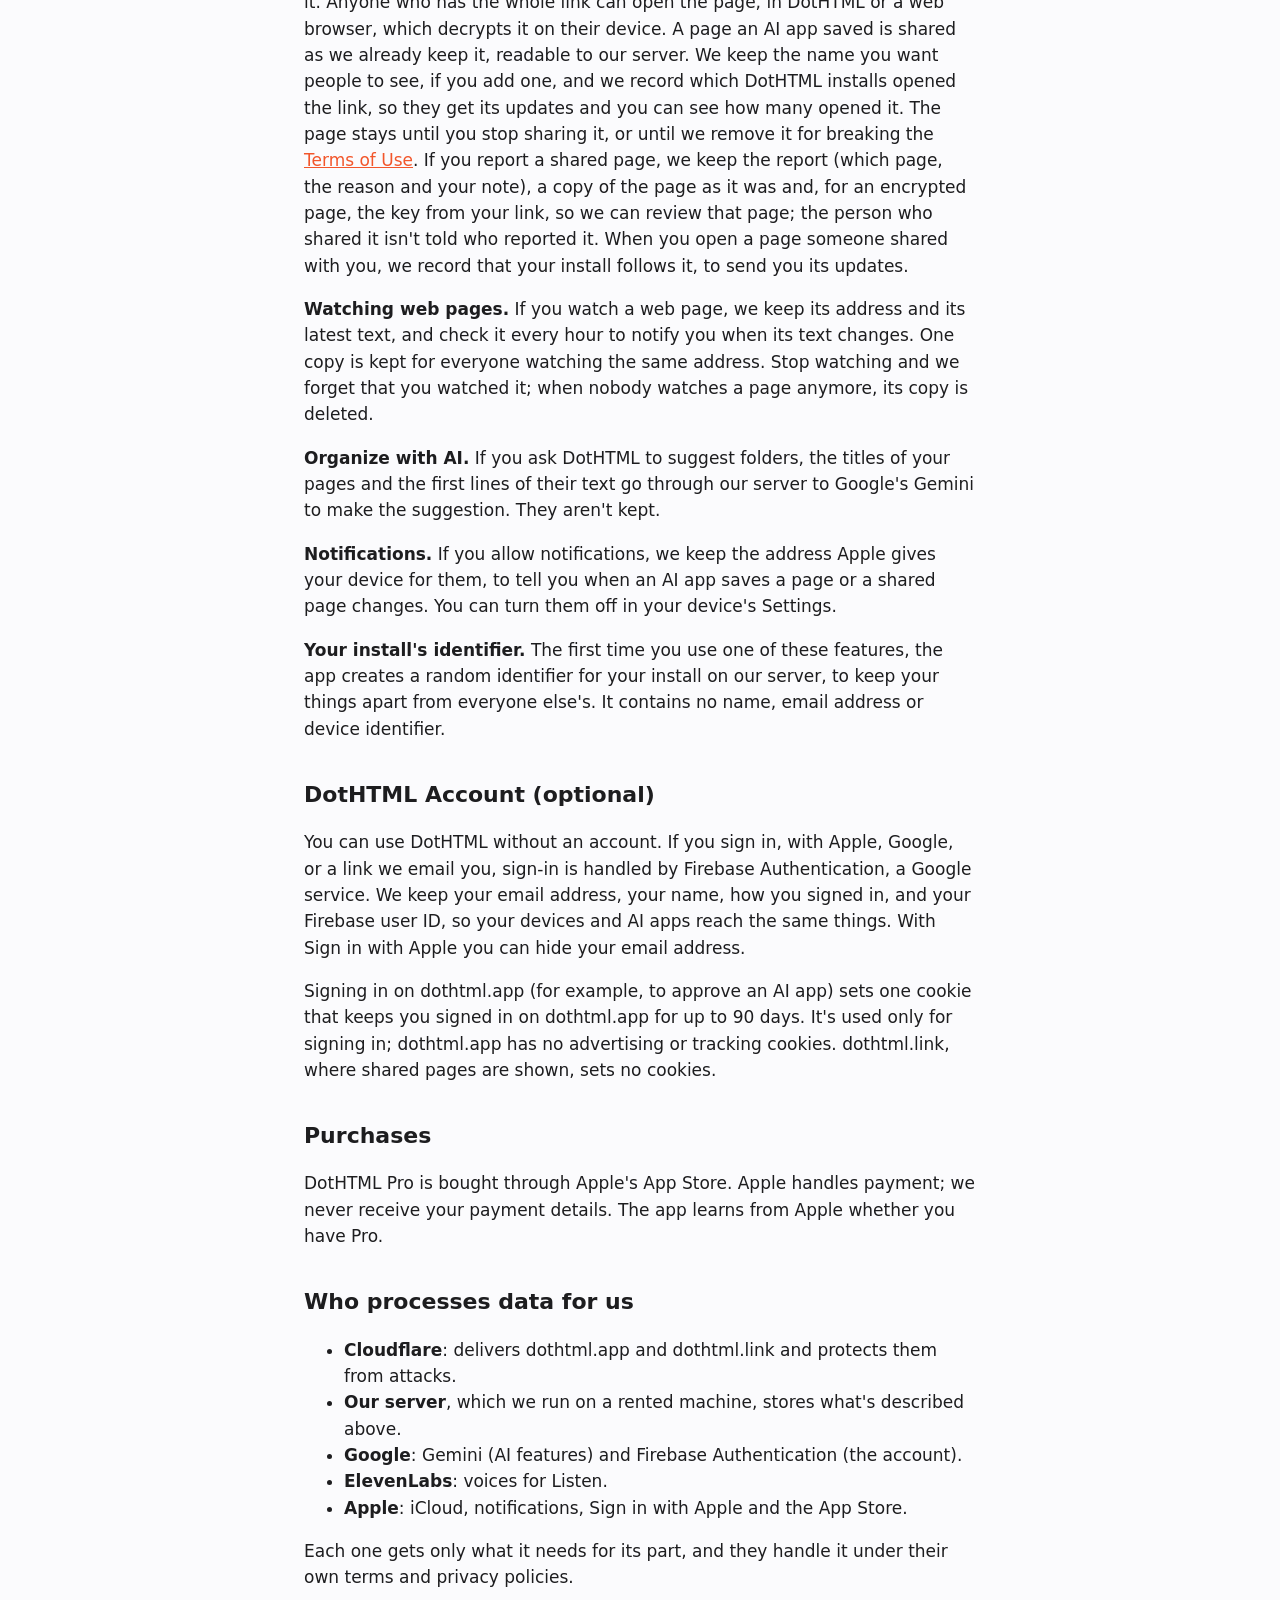
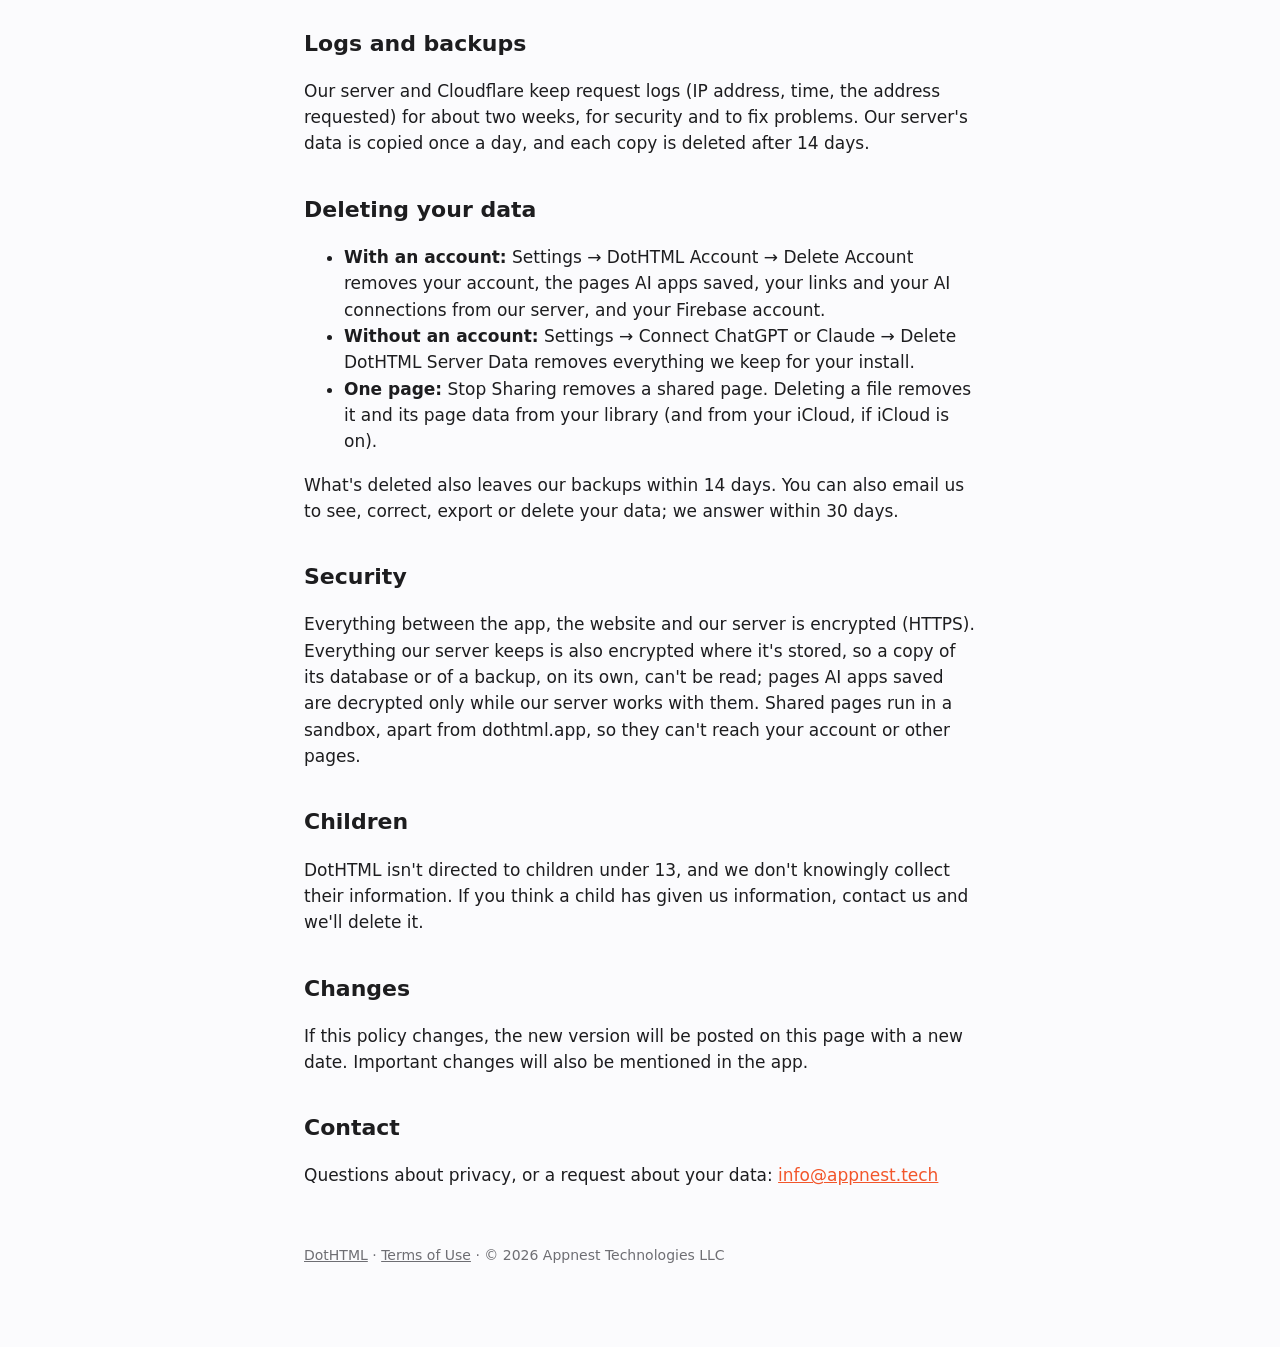
==== commit b330960e: "Privacy policy: shared pages encrypted on the device, everything encrypted at rest; Terms: report wi" ====
--- a/privacy/index.html
+++ b/privacy/index.html
@@ -11,6 +11,7 @@
 <ul>
 <li>No advertising, no analytics, no tracking. We don't sell or rent anyone's data, and DotHTML has no third-party SDKs that collect data.</li>
 <li>Your library stays on your devices and in your own iCloud. We can't see it.</li>
+<li>Pages you share by link from your library are encrypted on your device, and only the link can open them. We can't read them.</li>
 <li>Some features need DotHTML's server: AI features, AI apps saving pages, sharing by link, notifications and the optional account. They send only what they need, and only when you use them.</li>
 <li>You can delete everything we keep, from the app, at any time.</li>
 </ul>
@@ -22,7 +23,7 @@
 <h2>Features that use DotHTML's server</h2>
 <p><b>Translate, Ask About Page, cloud summaries and Listen.</b> When you use one, the text of the page (and your question, for Ask) goes through DotHTML's server to the AI service that does the work: Google's Gemini, and for Listen's voices, ElevenLabs. Our server passes it on and doesn't store it. It counts how many requests your install makes each day, for the free allowances. Translations you keep stay on your devices. Summaries on the device (Apple Intelligence) never leave it.</p>
 <p><b>AI apps (ChatGPT, Claude and others).</b> If you connect an AI app, the pages it saves to DotHTML are kept on our server, with their earlier versions and a short record of what changed (which app, which page, when), so they reach your devices. For each connection we keep the app's name, the address it returns to, and its access keys, stored only in a form that can't be read back. Pages stay until you or the AI app delete them, or you delete your data.</p>
-<p><b>Sharing by link.</b> When you share a page by link, we keep the page, its title, a small picture of it and, if you add one, the name you want people to see. Anyone who has the link can open the page, in DotHTML or a web browser. We record which DotHTML installs opened it, so they get its updates and you can see how many opened it. The page stays until you stop sharing it, or until we remove it for breaking the <a href="../terms/">Terms of Use</a>. If you report a shared page, we keep the report (which page, the reason and your note) and a copy of the page as it was, to review it; the person who shared it isn't told who reported it. When you open a page someone shared with you, we record that your install follows it, to send you its updates.</p>
+<p><b>Sharing by link.</b> When you share a page from your library by link, the app encrypts the page, its title and a small picture of it on your device, with a key made for that link. The key is only in the link itself, in the part after "#", which browsers and apps don't send to servers, so we keep the page but can't read it. Anyone who has the whole link can open the page, in DotHTML or a web browser, which decrypts it on their device. A page an AI app saved is shared as we already keep it, readable to our server. We keep the name you want people to see, if you add one, and we record which DotHTML installs opened the link, so they get its updates and you can see how many opened it. The page stays until you stop sharing it, or until we remove it for breaking the <a href="../terms/">Terms of Use</a>. If you report a shared page, we keep the report (which page, the reason and your note), a copy of the page as it was and, for an encrypted page, the key from your link, so we can review that page; the person who shared it isn't told who reported it. When you open a page someone shared with you, we record that your install follows it, to send you its updates.</p>
 <p><b>Watching web pages.</b> If you watch a web page, we keep its address and its latest text, and check it every hour to notify you when its text changes. One copy is kept for everyone watching the same address. Stop watching and we forget that you watched it; when nobody watches a page anymore, its copy is deleted.</p>
 <p><b>Organize with AI.</b> If you ask DotHTML to suggest folders, the titles of your pages and the first lines of their text go through our server to Google's Gemini to make the suggestion. They aren't kept.</p>
 <p><b>Notifications.</b> If you allow notifications, we keep the address Apple gives your device for them, to tell you when an AI app saves a page or a shared page changes. You can turn them off in your device's Settings.</p>
@@ -57,7 +58,7 @@
 <p>What's deleted also leaves our backups within 14 days. You can also email us to see, correct, export or delete your data; we answer within 30 days.</p>
 
 <h2>Security</h2>
-<p>Everything between the app, the website and our server is encrypted (HTTPS). Shared pages run in a sandbox, apart from dothtml.app, so they can't reach your account or other pages.</p>
+<p>Everything between the app, the website and our server is encrypted (HTTPS). Everything our server keeps is also encrypted where it's stored, so a copy of its database or of a backup, on its own, can't be read; pages AI apps saved are decrypted only while our server works with them. Shared pages run in a sandbox, apart from dothtml.app, so they can't reach your account or other pages.</p>
 
 <h2>Children</h2>
 <p>DotHTML isn't directed to children under 13, and we don't knowingly collect their information. If you think a child has given us information, contact us and we'll delete it.</p>
